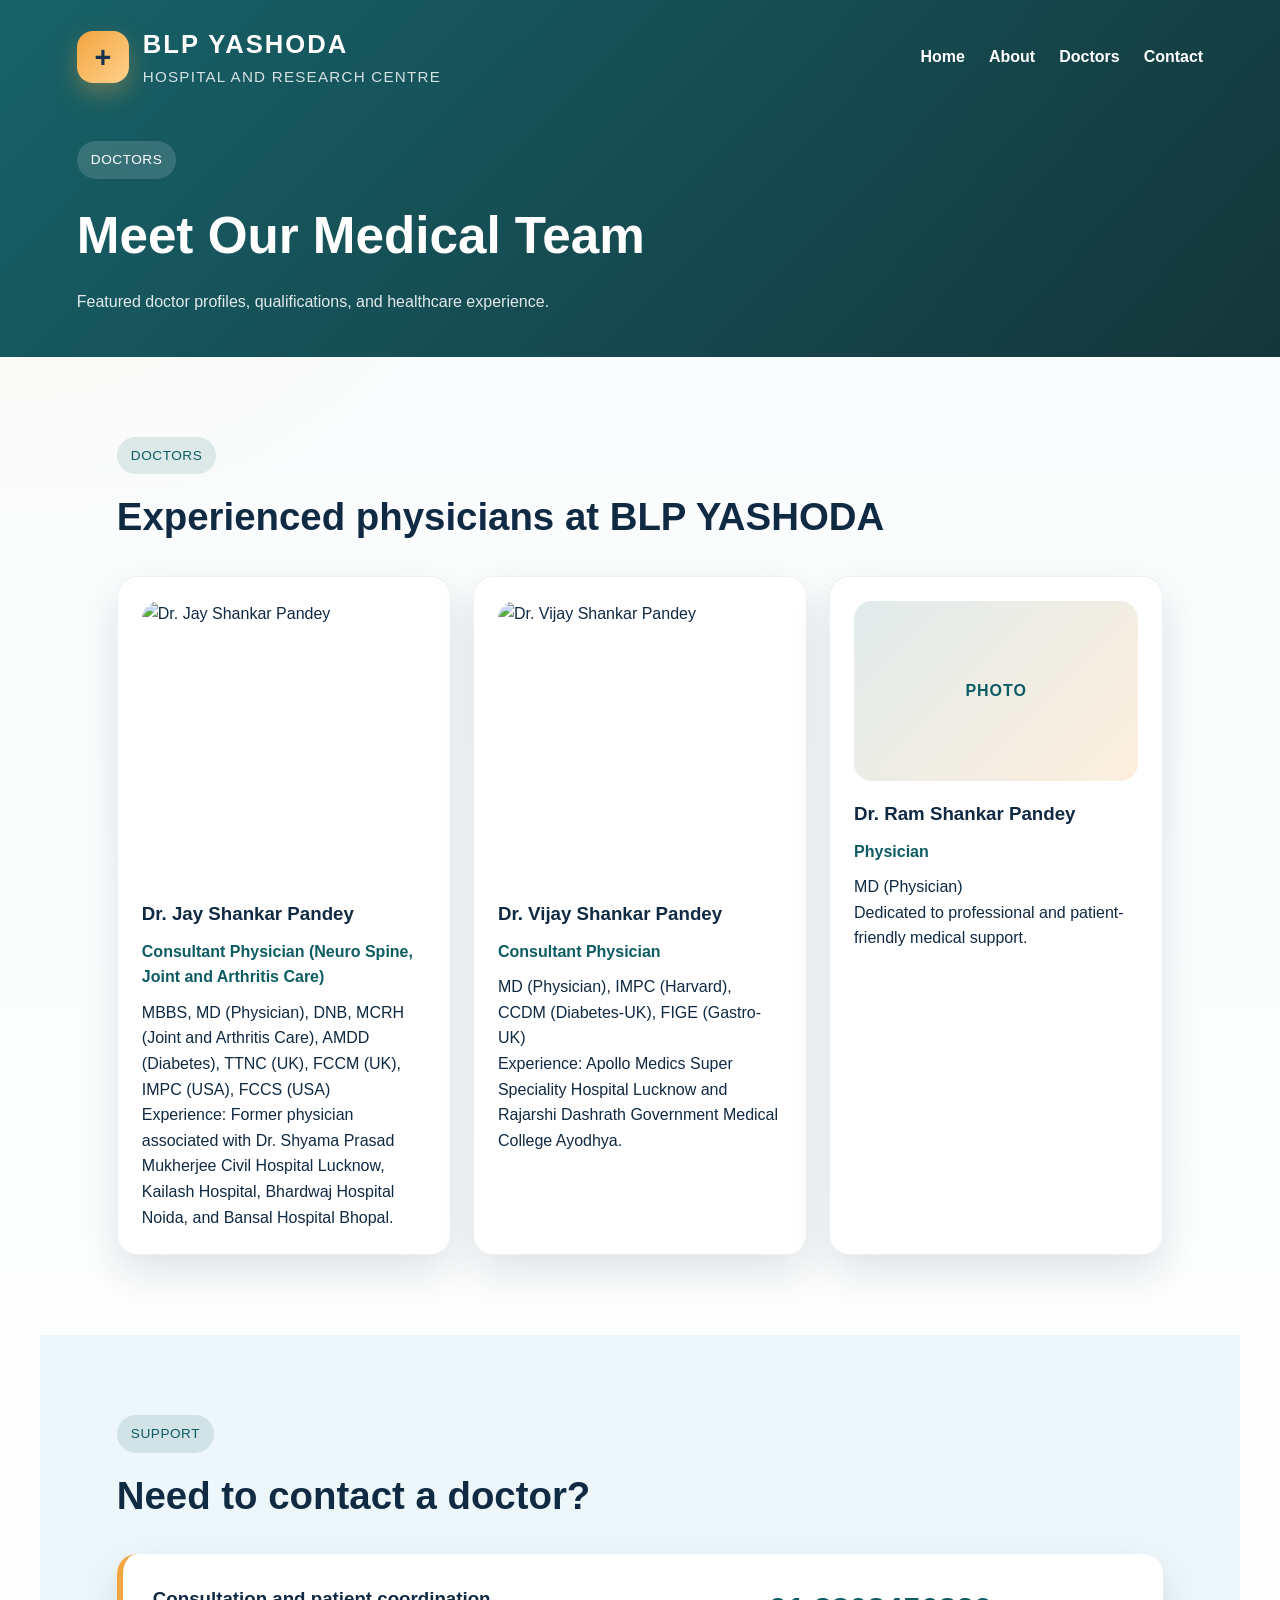
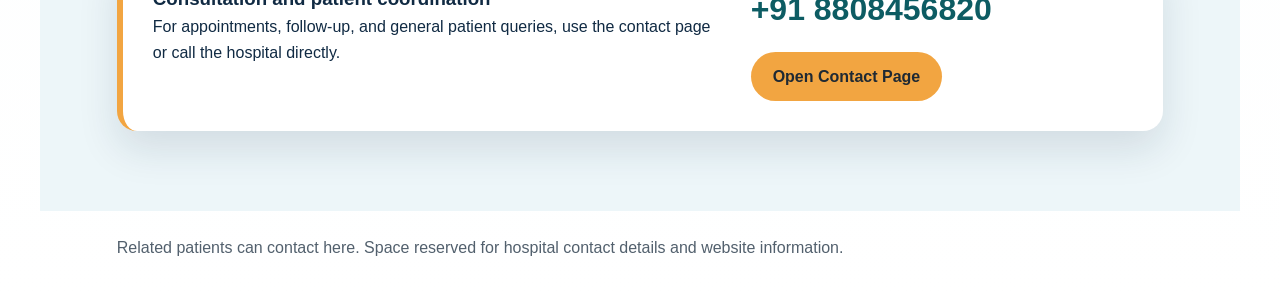
==== doctors.html @ 0a35ba71 "Add files via upload" ====
<!DOCTYPE html>
<html lang="en">
  <head>
    <meta charset="UTF-8" />
    <meta name="viewport" content="width=device-width, initial-scale=1.0" />
    <title>Doctors | BLP YASHODA Hospital and Research Centre</title>
    <link rel="stylesheet" href="style.css" />
  </head>
  <body>
    <header class="inner-hero">
      <nav class="navbar">
        <div class="brand">
          <div class="brand-mark">
            <span class="brand-icon">+</span>
            <div>
              <h1>BLP YASHODA</h1>
              <p>Hospital and Research Centre</p>
            </div>
          </div>
        </div>
        <button class="menu-toggle" id="menuToggle" aria-label="Open menu">
          Menu
        </button>
        <ul class="nav-links" id="navLinks">
          <li><a href="index.html">Home</a></li>
          <li><a href="about.html">About</a></li>
          <li><a href="doctors.html">Doctors</a></li>
          <li><a href="contact.html">Contact</a></li>
        </ul>
      </nav>
      <section class="inner-hero-content">
        <p class="badge">Doctors</p>
        <h2>Meet Our Medical Team</h2>
        <p>
          Featured doctor profiles, qualifications, and healthcare experience.
        </p>
      </section>
    </header>

    <main>
      <section class="section">
        <div class="section-heading">
          <p class="section-label">Doctors</p>
          <h2>Experienced physicians at BLP YASHODA</h2>
        </div>
        <div class="card-grid doctors-grid">
          <article class="card doctor-card">
            <img
              class="doctor-photo-image"
              src="images/dr-jay-shankar-pandey.jpeg"
              alt="Dr. Jay Shankar Pandey"
            />
            <h3>Dr. Jay Shankar Pandey</h3>
            <p class="doctor-role">
              Consultant Physician (Neuro Spine, Joint and Arthritis Care)
            </p>
            <p>
              MBBS, MD (Physician), DNB, MCRH (Joint and Arthritis Care), AMDD
              (Diabetes), TTNC (UK), FCCM (UK), IMPC (USA), FCCS (USA)
            </p>
            <p>
              Experience: Former physician associated with Dr. Shyama Prasad
              Mukherjee Civil Hospital Lucknow, Kailash Hospital, Bhardwaj
              Hospital Noida, and Bansal Hospital Bhopal.
            </p>
          </article>
          <article class="card doctor-card">
            <img
              class="doctor-photo-image"
              src="images/dr-vijay-shankar-pandey.jpeg"
              alt="Dr. Vijay Shankar Pandey"
            />
            <h3>Dr. Vijay Shankar Pandey</h3>
            <p class="doctor-role">Consultant Physician</p>
            <p>
              MD (Physician), IMPC (Harvard), CCDM (Diabetes-UK), FIGE
              (Gastro-UK)
            </p>
            <p>
              Experience: Apollo Medics Super Speciality Hospital Lucknow and
              Rajarshi Dashrath Government Medical College Ayodhya.
            </p>
          </article>
          <article class="card doctor-card">
            <div class="doctor-photo">Photo</div>
            <h3>Dr. Ram Shankar Pandey</h3>
            <p class="doctor-role">Physician</p>
            <p>MD (Physician)</p>
            <p>Dedicated to professional and patient-friendly medical support.</p>
          </article>
        </div>
      </section>

      <section class="section muted-section">
        <div class="section-heading">
          <p class="section-label">Support</p>
          <h2>Need to contact a doctor?</h2>
        </div>
        <div class="emergency-card">
          <div>
            <h3>Consultation and patient coordination</h3>
            <p>
              For appointments, follow-up, and general patient queries, use the
              contact page or call the hospital directly.
            </p>
          </div>
          <div class="emergency-contact">
            <p class="emergency-number">+91 8808456820</p>
            <a href="contact.html" class="button primary">Open Contact Page</a>
          </div>
        </div>
      </section>
    </main>

    <footer class="footer">
      <p>
        Related patients can contact here. Space reserved for hospital contact
        details and website information.
      </p>
    </footer>

    <script src="script.js"></script>
  </body>
</html>
---- style.css ----
:root {
  --primary: #0d5c63;
  --secondary: #f2a541;
  --accent: #edf6f9;
  --text-dark: #102a43;
  --text-light: #52606d;
  --white: #ffffff;
  --shadow: 0 18px 40px rgba(16, 42, 67, 0.12);
  --radius: 20px;
}

* {
  box-sizing: border-box;
  margin: 0;
  padding: 0;
}

body {
  font-family: "Segoe UI", Tahoma, Geneva, Verdana, sans-serif;
  color: var(--text-dark);
  background:
    radial-gradient(circle at top left, rgba(242, 165, 65, 0.09), transparent 24%),
    linear-gradient(180deg, #f8fbfc 0%, #ffffff 100%);
  line-height: 1.6;
}

a {
  color: inherit;
  text-decoration: none;
}

ul {
  list-style: none;
}

.hero {
  background:
    linear-gradient(135deg, rgba(13, 92, 99, 0.94), rgba(11, 46, 51, 0.94)),
    radial-gradient(circle at top right, rgba(242, 165, 65, 0.3), transparent 35%);
  color: var(--white);
  padding: 24px 6vw 72px;
}

.inner-hero {
  background:
    linear-gradient(135deg, rgba(13, 92, 99, 0.96), rgba(11, 46, 51, 0.96)),
    radial-gradient(circle at top right, rgba(242, 165, 65, 0.25), transparent 35%);
  color: var(--white);
  padding: 24px 6vw 42px;
}

.navbar,
.hero-content,
.info-strip,
.section,
.footer {
  max-width: 1200px;
  margin: 0 auto;
}

.navbar {
  display: flex;
  justify-content: space-between;
  align-items: center;
  gap: 24px;
}

.brand h1 {
  font-size: 1.6rem;
  letter-spacing: 0.08em;
}

.brand p {
  color: rgba(255, 255, 255, 0.82);
  font-size: 0.95rem;
  text-transform: uppercase;
  letter-spacing: 0.08em;
}

.brand-mark {
  display: flex;
  align-items: center;
  gap: 14px;
}

.brand-icon {
  display: grid;
  place-items: center;
  width: 52px;
  height: 52px;
  border-radius: 16px;
  background: linear-gradient(135deg, var(--secondary), #ffd18a);
  color: #16324f;
  font-size: 1.8rem;
  font-weight: 900;
  box-shadow: 0 10px 24px rgba(242, 165, 65, 0.35);
}

.nav-links {
  display: flex;
  gap: 24px;
  font-weight: 600;
}

.menu-toggle {
  display: none;
  border: 1px solid rgba(255, 255, 255, 0.5);
  background: transparent;
  color: var(--white);
  padding: 10px 14px;
  border-radius: 999px;
  cursor: pointer;
}

.hero-content {
  display: grid;
  grid-template-columns: 1.5fr 1fr;
  gap: 32px;
  align-items: center;
  padding-top: 64px;
}

.inner-hero-content {
  max-width: 1200px;
  margin: 0 auto;
  padding-top: 52px;
}

.inner-hero-content h2 {
  font-size: clamp(2rem, 4vw, 3.2rem);
  margin: 16px 0 12px;
}

.inner-hero-content p:last-child {
  max-width: 700px;
  color: rgba(255, 255, 255, 0.88);
}

.badge,
.section-label {
  display: inline-block;
  background: rgba(255, 255, 255, 0.14);
  color: var(--white);
  padding: 8px 14px;
  border-radius: 999px;
  font-size: 0.85rem;
  letter-spacing: 0.04em;
  text-transform: uppercase;
}

.hero-text h2 {
  font-size: clamp(2rem, 4vw, 3.6rem);
  line-height: 1.15;
  margin: 16px 0;
}

.hero-text p {
  max-width: 620px;
  color: rgba(255, 255, 255, 0.88);
}

.hero-points {
  display: flex;
  gap: 12px;
  flex-wrap: wrap;
  margin-top: 24px;
}

.hero-points span {
  padding: 10px 14px;
  border-radius: 999px;
  background: rgba(255, 255, 255, 0.12);
  border: 1px solid rgba(255, 255, 255, 0.14);
  font-size: 0.92rem;
}

.hero-actions {
  display: flex;
  gap: 16px;
  margin-top: 24px;
  flex-wrap: wrap;
}

.button {
  display: inline-block;
  padding: 12px 22px;
  border-radius: 999px;
  font-weight: 700;
  transition: transform 0.2s ease, opacity 0.2s ease;
}

.button:hover {
  transform: translateY(-2px);
}

.primary {
  background: var(--secondary);
  color: #1f2933;
  border: none;
}

.secondary {
  border: 1px solid rgba(255, 255, 255, 0.45);
  color: var(--white);
}

.hero-card,
.card,
.branch-card,
.contact-form,
.contact-card,
.highlight-box {
  background: var(--white);
  border-radius: var(--radius);
  box-shadow: var(--shadow);
}

.hero-card {
  color: var(--text-dark);
  padding: 28px;
  position: relative;
  overflow: hidden;
}

.hero-card::before {
  content: "";
  position: absolute;
  inset: 0 auto auto 0;
  width: 100%;
  height: 6px;
  background: linear-gradient(90deg, var(--secondary), #ffd18a);
}

.card-eyebrow {
  color: var(--primary);
  text-transform: uppercase;
  letter-spacing: 0.08em;
  font-size: 0.82rem;
  font-weight: 800;
  margin-bottom: 8px;
}

.hero-number {
  margin-top: 14px;
  color: var(--primary);
  font-weight: 700;
}

.hero-stats {
  display: grid;
  grid-template-columns: repeat(2, 1fr);
  gap: 14px;
  margin-top: 18px;
}

.hero-stats article {
  padding: 14px;
  border-radius: 16px;
  background: var(--accent);
}

.hero-stats strong {
  display: block;
  font-size: 1.5rem;
}

.hero-stats span {
  color: var(--text-light);
  font-size: 0.95rem;
}

.info-strip {
  display: grid;
  grid-template-columns: repeat(3, 1fr);
  gap: 20px;
  margin-top: -42px;
  padding: 0 6vw;
}

.info-strip article {
  background: var(--white);
  padding: 24px;
  border-radius: 18px;
  box-shadow: var(--shadow);
  border-top: 4px solid rgba(13, 92, 99, 0.12);
}

.section {
  padding: 80px 6vw;
}

.muted-section {
  background: var(--accent);
}

.section-heading {
  margin-bottom: 28px;
}

.section-heading .section-label {
  background: rgba(13, 92, 99, 0.12);
  color: var(--primary);
}

.section-heading h2 {
  margin-top: 12px;
  font-size: clamp(1.8rem, 3vw, 2.8rem);
}

.about-grid,
.contact-layout {
  display: grid;
  grid-template-columns: repeat(2, 1fr);
  gap: 24px;
}

.branch-layout {
  display: grid;
  grid-template-columns: repeat(auto-fit, minmax(240px, 1fr));
  gap: 24px;
}

.highlight-box,
.branch-card,
.contact-card,
.contact-form {
  padding: 28px;
}

.highlight-box ul {
  list-style: disc;
  padding-left: 20px;
  margin-top: 14px;
}

.card-grid {
  display: grid;
  grid-template-columns: repeat(4, 1fr);
  gap: 22px;
}

.doctors-grid {
  grid-template-columns: repeat(3, 1fr);
}

.card {
  padding: 24px;
  border: 1px solid rgba(13, 92, 99, 0.08);
  transition: transform 0.25s ease, box-shadow 0.25s ease;
}

.card:hover,
.gallery-card:hover,
.testimonial-card:hover,
.branch-card:hover {
  transform: translateY(-6px);
  box-shadow: 0 24px 46px rgba(16, 42, 67, 0.16);
}

.doctor-card h3 {
  margin-bottom: 10px;
}

.doctor-photo {
  display: grid;
  place-items: center;
  min-height: 180px;
  margin-bottom: 18px;
  border-radius: 18px;
  background:
    linear-gradient(135deg, rgba(13, 92, 99, 0.12), rgba(242, 165, 65, 0.18));
  color: var(--primary);
  font-weight: 700;
  letter-spacing: 0.06em;
  text-transform: uppercase;
}

.doctor-photo-image {
  width: 100%;
  height: 280px;
  object-fit: cover;
  object-position: center top;
  margin-bottom: 18px;
  border-radius: 18px;
  display: block;
}

.doctor-role {
  margin-bottom: 10px;
  color: var(--primary);
  font-weight: 700;
}

.gallery-grid,
.testimonial-grid {
  display: grid;
  grid-template-columns: repeat(3, 1fr);
  gap: 22px;
}

.gallery-card,
.testimonial-card {
  background: var(--white);
  border-radius: var(--radius);
  overflow: hidden;
  box-shadow: var(--shadow);
  transition: transform 0.25s ease, box-shadow 0.25s ease;
}

.gallery-card img {
  width: 100%;
  height: 260px;
  object-fit: cover;
  display: block;
}

.gallery-copy,
.testimonial-card {
  padding: 22px;
}

.gallery-placeholder-box {
  display: grid;
  place-items: center;
  height: 260px;
  background:
    linear-gradient(135deg, rgba(13, 92, 99, 0.12), rgba(242, 165, 65, 0.2));
  color: var(--primary);
  font-weight: 800;
  letter-spacing: 0.06em;
  text-transform: uppercase;
}

.testimonial-card p {
  font-size: 1.05rem;
  color: var(--text-dark);
}

.testimonial-card h3 {
  margin-top: 16px;
  color: var(--primary);
  font-size: 1rem;
}

.contact-form {
  display: grid;
  gap: 12px;
}

.emergency-section {
  background: linear-gradient(180deg, #fff7ed 0%, #ffffff 100%);
}

.emergency-card,
.map-card {
  display: grid;
  grid-template-columns: 1.2fr 0.8fr;
  gap: 24px;
  padding: 30px;
  border-radius: var(--radius);
  background: var(--white);
  box-shadow: var(--shadow);
}

.emergency-card {
  border-left: 6px solid var(--secondary);
}

.emergency-contact {
  display: flex;
  flex-direction: column;
  justify-content: center;
  gap: 16px;
  align-items: flex-start;
}

.emergency-number {
  font-size: 2rem;
  font-weight: 800;
  color: var(--primary);
}

.faq-list {
  display: grid;
  gap: 18px;
}

.faq-item {
  padding: 24px;
  border-radius: 18px;
  background: var(--white);
  box-shadow: var(--shadow);
}

.faq-item h3 {
  margin-bottom: 10px;
  color: var(--primary);
}

.map-placeholder {
  min-height: 280px;
  display: grid;
  place-items: center;
  border-radius: 20px;
  background:
    linear-gradient(135deg, rgba(13, 92, 99, 0.14), rgba(242, 165, 65, 0.22));
  color: var(--primary);
  font-size: 1.1rem;
  font-weight: 800;
  letter-spacing: 0.04em;
  text-align: center;
  padding: 24px;
}

.map-copy {
  display: flex;
  flex-direction: column;
  justify-content: center;
  gap: 14px;
}

.dark-button {
  color: var(--primary);
  border-color: rgba(13, 92, 99, 0.25);
}

.contact-form input,
.contact-form textarea {
  width: 100%;
  border: 1px solid #d9e2ec;
  border-radius: 12px;
  padding: 12px 14px;
  font: inherit;
}

.full-width {
  width: 100%;
  cursor: pointer;
}

.form-message {
  min-height: 24px;
  color: var(--primary);
  font-weight: 600;
}

.footer {
  padding: 24px 6vw 40px;
  color: var(--text-light);
}

@media (max-width: 960px) {
  .hero-content,
  .about-grid,
  .branch-layout,
  .contact-layout,
  .info-strip,
  .gallery-grid,
  .testimonial-grid,
  .emergency-card,
  .map-card {
    grid-template-columns: 1fr;
  }

  .card-grid {
    grid-template-columns: repeat(2, 1fr);
  }

  .doctors-grid {
    grid-template-columns: 1fr;
  }
}

@media (max-width: 720px) {
  .menu-toggle {
    display: inline-flex;
  }

  .nav-links {
    display: none;
    position: absolute;
    top: 84px;
    right: 6vw;
    flex-direction: column;
    background: rgba(11, 46, 51, 0.98);
    padding: 18px;
    border-radius: 16px;
    min-width: 220px;
  }

  .nav-links.open {
    display: flex;
  }

  .card-grid {
    grid-template-columns: 1fr;
  }

  .hero-stats {
    grid-template-columns: 1fr;
  }
}
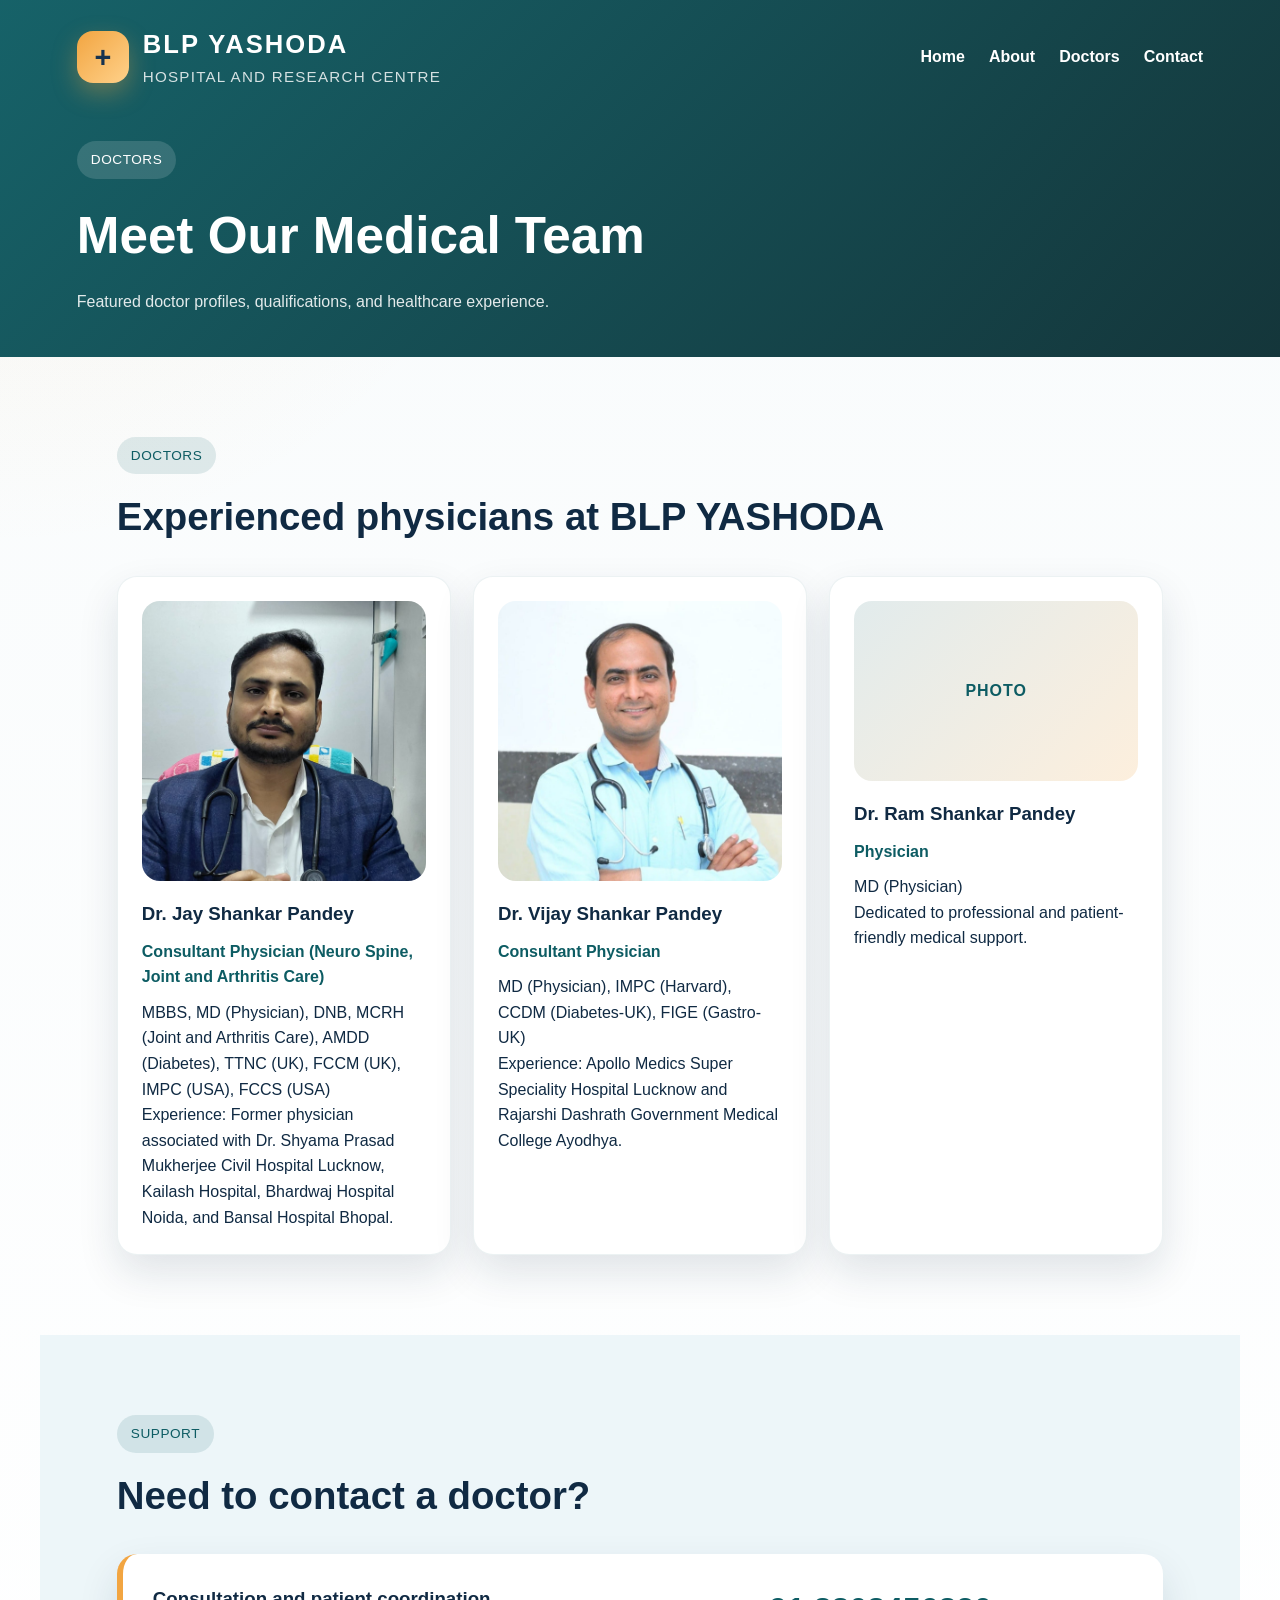
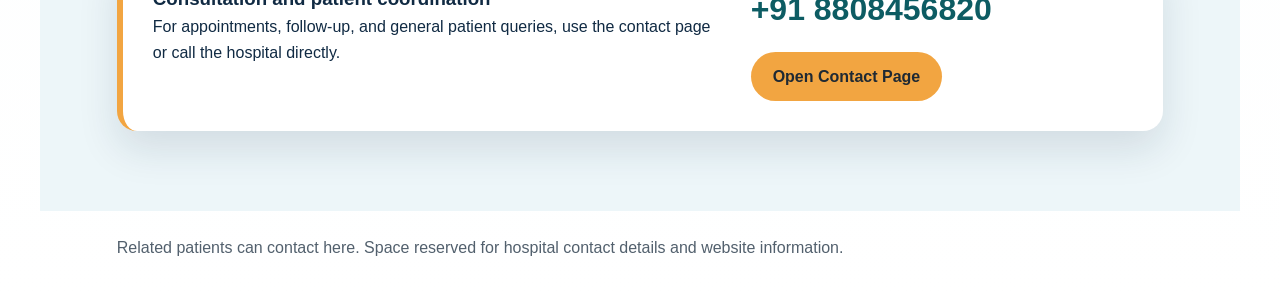
==== commit 37c1db3a: "Update doctors.html" ====
--- a/doctors.html
+++ b/doctors.html
@@ -47,7 +47,8 @@
           <article class="card doctor-card">
             <img
               class="doctor-photo-image"
-              src="images/dr-jay-shankar-pandey.jpeg"
+           src="dr-jay-shankar-pandey.jpeg"
+
               alt="Dr. Jay Shankar Pandey"
             />
             <h3>Dr. Jay Shankar Pandey</h3>
@@ -67,7 +68,8 @@
           <article class="card doctor-card">
             <img
               class="doctor-photo-image"
-              src="images/dr-vijay-shankar-pandey.jpeg"
+             src="dr-vijay-shankar-pandey.jpeg"
+
               alt="Dr. Vijay Shankar Pandey"
             />
             <h3>Dr. Vijay Shankar Pandey</h3>
